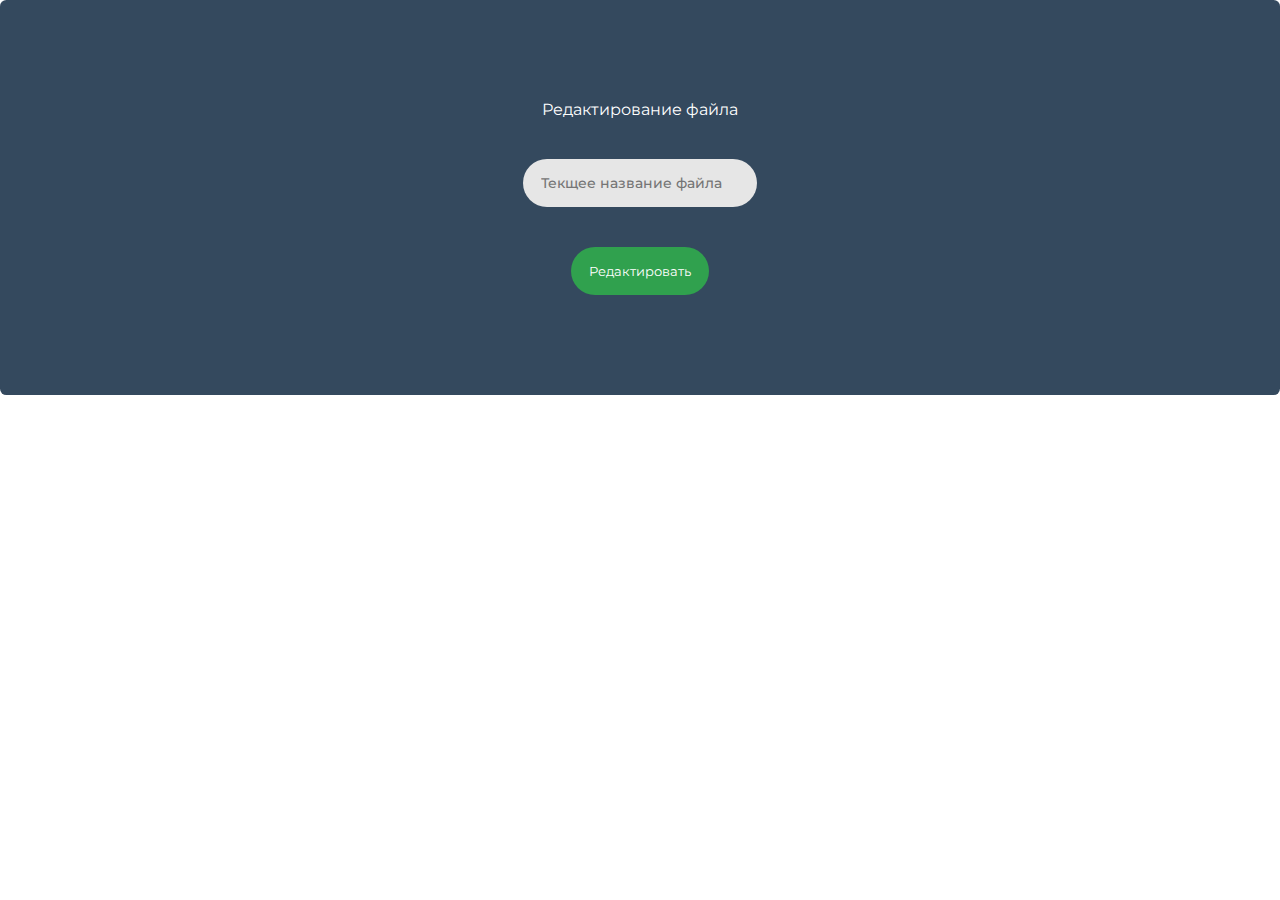
==== edit.html @ 361ef454 "merge w nikita" ====
<!DOCTYPE html>
<html lang="en">

<head>
  <meta charset="UTF-8">
  <meta http-equiv="X-UA-Compatible" content="IE=edge">
  <meta name="viewport" content="width=device-width, initial-scale=1.0">
  <title>Document</title>
  <link rel="stylesheet" href="style.css">
</head>

<body>
  <form class="edit">
    <label>Редактирование файла


    </label>
    <input type="text" placeholder="Текщее название файла">
    <button>Редактировать</button>
  </form>
</body>

</html>
---- style.css ----
@import url("https://fonts.googleapis.com/css2?family=Montserrat:wght@300;400;500;600;700&family=Nunito:wght@200;300;400;500;600;700;800&display=swap");

* {
  font-family: "Montserrat";
  margin: 0;
  padding: 0;
  text-decoration: none;
}

main {
  display: flex;
  justify-content: center;
  align-items: center;
  gap: 18px;
  height: 100vh;
  background: linear-gradient(45deg, rgba(71, 90, 198, 1) 0%, rgba(122, 89, 193, 1) 50%, rgba(186, 88, 191, 1) 100%);
}

a {
  color: #222;
}

hr {
  margin: 0 6px;
}

i {
  font-size: 18px;
}

.content {
  max-width: 85%;
  width: 860px;
  height: 580px;
  max-width: 90%;
  display: flex;
  align-items: center;
  justify-content: center;
  gap: 64px;
  background-color: white;
  border-radius: 16px;
}

.menu {
  text-align: center;
  border-radius: 9999px;
  background-color: white;
  display: flex;
  align-items: center;
  flex-direction: column;

  &:hover .menu-content {
    transition: max-height 1s;
    max-height: 600px;
  }
}

.menu-icon {
  margin: 24px;
}

.menu-content {
  list-style-type: none;
  overflow: hidden;
  max-height: 0px;
  display: flex;
  justify-content: center;
  flex-direction: column;
  gap: 6px;
  transition: max-height 0.6s;

  & li {
    transition: background 0.3s;
    cursor: pointer;
    padding: 0 6px;
    margin: 8px 0;
    font-weight: 600;
    transition: 0.4s;
    font-size: 10px;
  }

  & li:hover {
    background: linear-gradient(90deg, rgba(71, 90, 198, 1) 0%, rgba(122, 89, 193, 1) 50%, rgba(186, 88, 191, 1) 100%);
    -webkit-background-clip: text;
    -webkit-text-fill-color: transparent;
  }

  & li:last-child {
    margin-bottom: 24px;
  }
}

form {
  display: grid;
  gap: 16px;
  text-align: center;
}

input {
  outline: none;
  border: none;
  background-color: #e6e6e6;
  border-radius: 99999px;
  height: 48px;
  color: #666;
  font-size: 14px;
  font-weight: 500;
  padding: 0 18px;
}

button {
  /* background: linear-gradient(315deg, rgba(71, 90, 199, 1) 0%, rgba(117, 89, 195, 1) 50%, rgba(186, 88, 190, 1) 100%); */
  background-color: #30a14e;
  color: white;
  height: 48px;
  padding: 0 18px;
  border-radius: 99999px;
  border: none;
  cursor: pointer;
}

.icon-input {
  display: flex;
  align-items: center;
  position: relative;
  width: 100%;

  & i {
    position: absolute;
    left: 20px;
    z-index: 2;
  }

  & input {
    padding-left: 48px;
  }
}

.rwd-table {
  margin: 1em 0;
  min-width: 300px;
}

.rwd-table tr {
  border-top: 1px solid #ddd;
  border-bottom: 1px solid #ddd;
}

.rwd-table th {
  display: none;
}

.rwd-table td {
  display: block;
}

.rwd-table td:first-child {
  padding-top: .5em;
}

.rwd-table td:last-child {
  padding-bottom: .5em;
}

.rwd-table td:before {
  content: attr(data-th) ": ";
  font-weight: bold;
  width: 6.5em;
  display: inline-block;
}

@media (min-width: 480px) {
  .rwd-table td:before {
    display: none;
  }
}

.rwd-table th,
.rwd-table td {
  text-align: left;
}

@media (min-width: 480px) {

  .rwd-table th,
  .rwd-table td {
    display: table-cell;
    padding: .25em .5em;
  }

  .rwd-table th:first-child,
  .rwd-table td:first-child {
    padding-left: 0;
  }

  .rwd-table th:last-child,
  .rwd-table td:last-child {
    padding-right: 0;
  }
}

body {
  -webkit-font-smoothing: antialiased;
  text-rendering: optimizeLegibility;
  height: 100vh;
}

h1 {
  font-weight: normal;
  letter-spacing: -1px;
  color: #34495E;
}

.rwd-table,
.edit {
  background: #34495E;
  color: #fff;
  border-radius: .4em;
  overflow: hidden;
}

.edit {
  padding: 100px;
  gap: 40px;
  display: flex;
  align-items: center;
  flex-direction: column;
}

.rwd-table tr {
  border-color: #46637f;
}

.rwd-table th,
.rwd-table td {
  margin: .5em 1em;
}

@media (min-width: 480px) {

  .rwd-table th,
  .rwd-table td {
    padding: 1em !important;
  }
}

.rwd-table th,
.rwd-table td:before {
  color: #dd5;
}

/* @media (max-width: 960px) {
  main {
    flex-direction: column-reverse;
  }

  .menu, .menu-content {
    flex-direction: row;
  }
} */
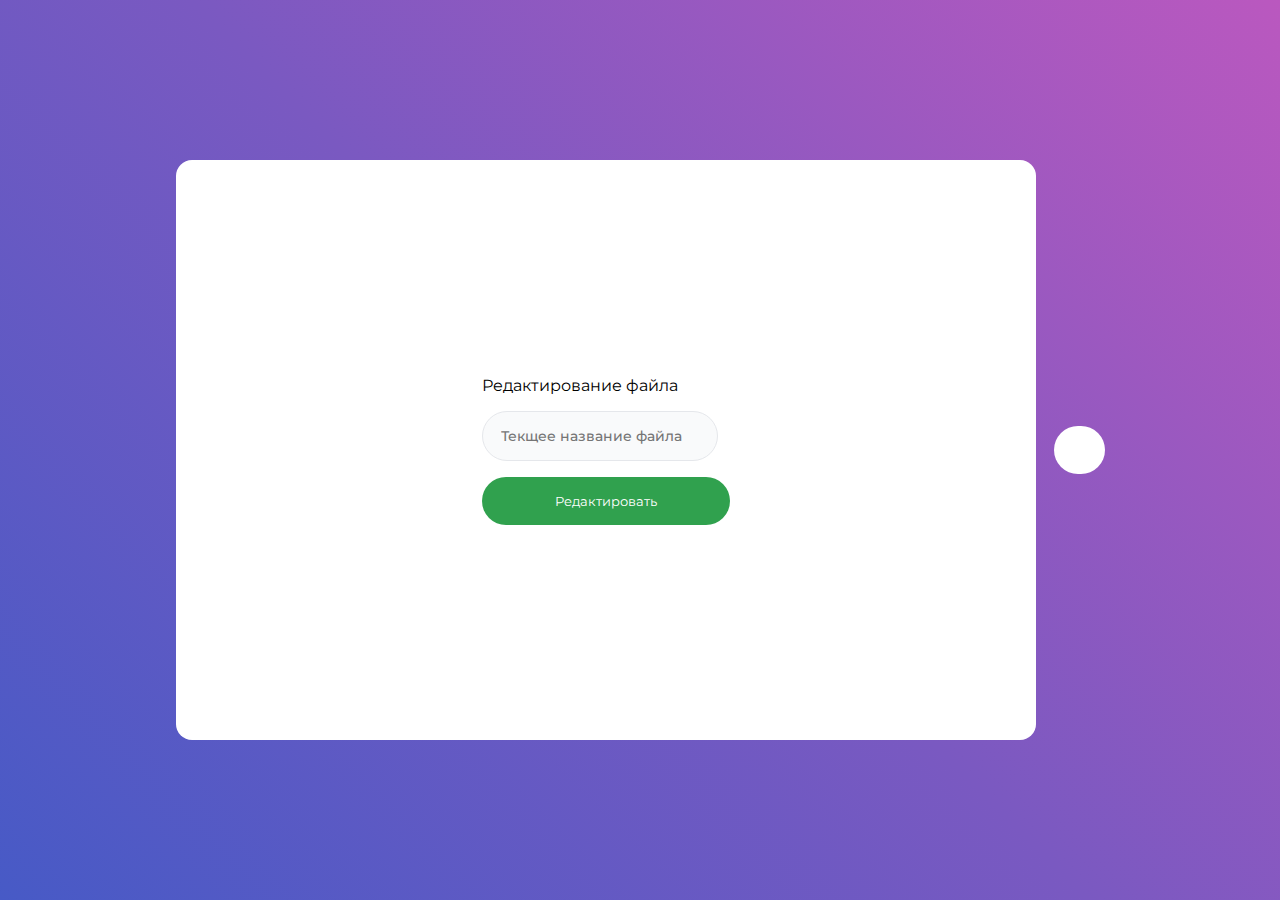
==== commit 0561985f: "!!!!!!1!!!!!" ====
--- a/edit.html
+++ b/edit.html
@@ -10,14 +10,63 @@
 </head>
 
 <body>
-  <form class="edit">
-    <label>Редактирование файла
+  <main>
+    <div class="content">
+      <form class="edit">
+        <label>Редактирование файла
 
 
-    </label>
-    <input type="text" placeholder="Текщее название файла">
-    <button>Редактировать</button>
-  </form>
+        </label>
+        <input type="text" placeholder="Текщее название файла">
+        <button>Редактировать</button>
+      </form>
+    </div>
+    <div class="menu">
+      <div class="menu-icon">
+        <i class="fa-solid fa-bars"></i>
+      </div>
+
+      <ul class="menu-content">
+        <li>
+          <a href="#">
+            <i class="fa-solid fa-arrow-right-to-bracket"></i>
+            <p>sign in</p>
+          </a>
+        </li>
+        <hr />
+        <li>
+          <a href="#">
+            <i class="fa-solid fa-arrow-right-to-bracket"></i>
+            <p>sign up</p>
+          </a>
+        </li>
+        <hr />
+
+        <li>
+          <a href="user-files.html">
+            <i class="fa-solid fa-house"></i>
+            <p>home</p>
+          </a>
+        </li>
+        <hr />
+
+        <li>
+          <a href="#">
+            <i class="fa-solid fa-cloud-arrow-up"></i>
+            <p>upload</p>
+          </a>
+        </li>
+        <hr />
+
+        <li>
+          <a href="#">
+            <i class="fa-solid fa-cloud"></i>
+            <p>access</p>
+          </a>
+        </li>
+      </ul>
+    </div>
+  </main>
 </body>
 
 </html>--- a/style.css
+++ b/style.css
@@ -29,9 +29,10 @@
 }
 
 .content {
-  max-width: 85%;
-  width: 860px;
-  height: 580px;
+  max-width: 80%;
+  width: 780px;
+  padding: 40px;
+  height: 500px;
   max-width: 90%;
   display: flex;
   align-items: center;
@@ -98,8 +99,8 @@
 
 input {
   outline: none;
-  border: none;
-  background-color: #e6e6e6;
+  border: 1px solid #e5e7eb;
+  background-color: #f9fafb;
   border-radius: 99999px;
   height: 48px;
   color: #666;
@@ -136,117 +137,58 @@
   }
 }
 
-.rwd-table {
-  margin: 1em 0;
-  min-width: 300px;
-}
-
-.rwd-table tr {
-  border-top: 1px solid #ddd;
-  border-bottom: 1px solid #ddd;
-}
-
-.rwd-table th {
-  display: none;
-}
-
-.rwd-table td {
-  display: block;
-}
-
-.rwd-table td:first-child {
-  padding-top: .5em;
-}
-
-.rwd-table td:last-child {
-  padding-bottom: .5em;
-}
-
-.rwd-table td:before {
-  content: attr(data-th) ": ";
-  font-weight: bold;
-  width: 6.5em;
-  display: inline-block;
-}
-
-@media (min-width: 480px) {
-  .rwd-table td:before {
-    display: none;
-  }
-}
-
-.rwd-table th,
-.rwd-table td {
-  text-align: left;
-}
-
-@media (min-width: 480px) {
-
-  .rwd-table th,
-  .rwd-table td {
-    display: table-cell;
-    padding: .25em .5em;
-  }
-
-  .rwd-table th:first-child,
-  .rwd-table td:first-child {
-    padding-left: 0;
-  }
-
-  .rwd-table th:last-child,
-  .rwd-table td:last-child {
-    padding-right: 0;
-  }
-}
-
 body {
   -webkit-font-smoothing: antialiased;
   text-rendering: optimizeLegibility;
   height: 100vh;
 }
 
-h1 {
-  font-weight: normal;
-  letter-spacing: -1px;
-  color: #34495E;
-}
-
-.rwd-table,
 .edit {
-  background: #34495E;
-  color: #fff;
-  border-radius: .4em;
-  overflow: hidden;
-}
-
-.edit {
-  padding: 100px;
-  gap: 40px;
-  display: flex;
-  align-items: center;
-  flex-direction: column;
-}
-
-.rwd-table tr {
-  border-color: #46637f;
-}
-
-.rwd-table th,
+  height: fit-content;
+  gap: 16px;
+  display: grid;
+  text-align: start;
+
+  & input {
+    margin-right: 12px
+  }
+
+  & h4 {
+    font-weight: 600;
+  }
+}
+
+.rwd-table {
+  width: 100%;
+  border-collapse: collapse;
+  position: relative;
+}
+
+thead {
+  position: sticky;
+  top: 0;
+}
+
+.table-container {
+  max-height: 430px;
+  overflow-x: auto;
+  width: 100%;
+}
+
+.rwd-table th {
+  color: #374151;
+  font-weight: 700;
+  border: 1px solid #e5e7eb;
+  border-width: 0 0 1px 0;
+  background: #f9fafb;
+  padding: 1rem 1rem;
+  text-align: start;
+}
+
 .rwd-table td {
-  margin: .5em 1em;
-}
-
-@media (min-width: 480px) {
-
-  .rwd-table th,
-  .rwd-table td {
-    padding: 1em !important;
-  }
-}
-
-.rwd-table th,
-.rwd-table td:before {
-  color: #dd5;
+  padding: 1rem 1rem;
+  border: 1px solid #e5e7eb;
+  border-width: 0 0 1px 0;
 }
 
 /* @media (max-width: 960px) {
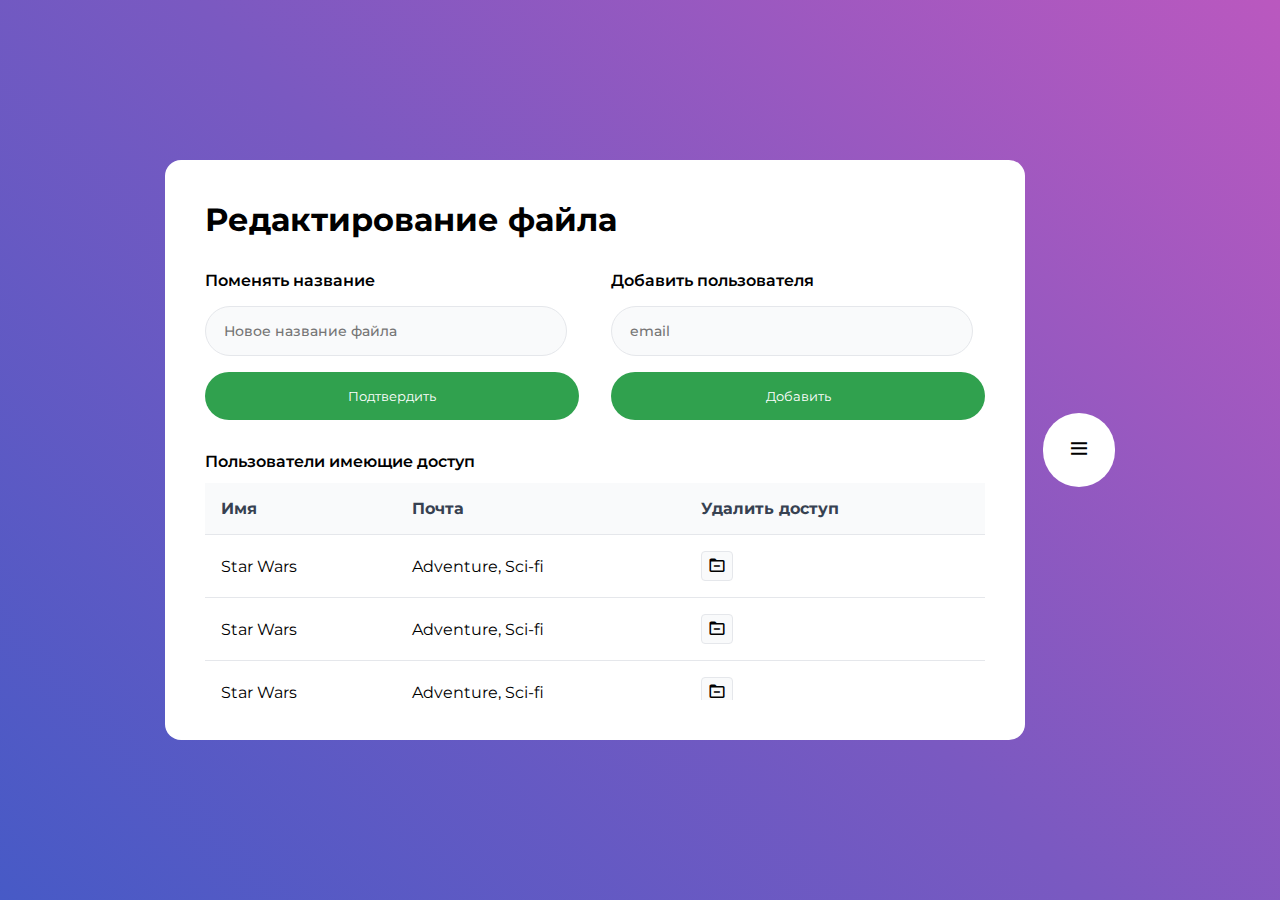
==== commit e2634fed: "i got a glock im my rary ()" ====
--- a/edit.html
+++ b/edit.html
@@ -2,71 +2,152 @@
 <html lang="en">
 
 <head>
-  <meta charset="UTF-8">
-  <meta http-equiv="X-UA-Compatible" content="IE=edge">
-  <meta name="viewport" content="width=device-width, initial-scale=1.0">
-  <title>Document</title>
-  <link rel="stylesheet" href="style.css">
+	<meta charset="UTF-8">
+	<meta http-equiv="X-UA-Compatible" content="IE=edge">
+	<meta name="viewport" content="width=device-width, initial-scale=1.0">
+	<title>Document</title>
+	<link rel="stylesheet" href="style.css">
+	<link href='https://unpkg.com/boxicons@2.1.4/css/boxicons.min.css' rel='stylesheet'>
+	<link href="https://cdnjs.cloudflare.com/ajax/libs/font-awesome/6.5.1/css/all.min.css" rel="stylesheet" />
+
 </head>
 
 <body>
-  <main>
-    <div class="content">
-      <form class="edit">
-        <label>Редактирование файла
+	<div class="content" style="flex-direction: column; align-items: flex-start; gap: 32px; justify-content: start;">
+		<h1>Редактирование файла </h1>
+		<div class="forms">
+			<form class="edit">
+				<h4>Поменять название</h4>
+				<input type="text" placeholder="Новое название файла">
+				<button>Подтвердить</button>
+			</form>
+			<form class="edit">
+				<h4>Добавить пользователя</h4>
+				<input type="email" placeholder="email">
+				<button>Добавить</button>
+			</form>
+		</div>
+		<div class="table-container">
+			<h4 style="margin-bottom: 12px">Пользователи имеющие доступ</h4>
+			<table class="rwd-table">
+				<thead>
+					<tr>
+						<th>Имя</th>
+						<th>Почта</th>
+						<th>Удалить доступ</th>
+					</tr>
+				</thead>
+				<tbody>
+					<tr>
+						<td>Star Wars</td>
+						<td>Adventure, Sci-fi</td=>
+						<td>
+							<button class="icon-button">
+								<i class='bx bx-folder-minus'></i>
+							</button>
+						</td>
+					</tr>
+					<tr>
+						<td>Star Wars</td>
+						<td>Adventure, Sci-fi</td=>
+						<td>
+							<button class="icon-button">
+								<i class='bx bx-folder-minus'></i>
+							</button>
+						</td>
+					</tr>
+					<tr>
+						<td>Star Wars</td>
+						<td>Adventure, Sci-fi</td=>
+						<td>
+							<button class="icon-button">
+								<i class='bx bx-folder-minus'></i>
+							</button>
+						</td>
+					</tr>
+					<tr>
+						<td>Star Wars</td>
+						<td>Adventure, Sci-fi</td=>
+						<td>
+							<button class="icon-button">
+								<i class='bx bx-folder-minus'></i>
+							</button>
+						</td>
+					</tr>
+					<tr>
+						<td>Star Wars</td>
+						<td>Adventure, Sci-fi</td=>
+						<td>
+							<button class="icon-button">
+								<i class='bx bx-folder-minus'></i>
+							</button>
+						</td>
+					</tr>
+					<tr>
+						<td>Star Wars</td>
+						<td>Adventure, Sci-fi</td=>
+						<td>
+							<button class="icon-button">
+								<i class='bx bx-folder-minus'></i>
+							</button>
+						</td>
+					</tr>
+					<tr>
+						<td>Star Wars</td>
+						<td>Adventure, Sci-fi</td=>
+						<td>
+							<button class="icon-button">
+								<i class='bx bx-folder-minus'></i>
+							</button>
+						</td>
+					</tr>
+				</tbody>
+			</table>
+		</div>
+	</div>
+	<div class="menu">
+		<div class="menu-icon">
+			<i class='bx bx-menu'></i>
+		</div>
 
+		<ul class="menu-content">
+			<li>
+				<a href="files.html">
+					<i class='bx bx-home-alt-2'></i>
+					<p>available files</p>
+				</a>
+			</li>
+			<hr />
+			<li>
+				<a href="user-files.html">
+					<i class='bx bx-cloud'></i>
+					<p>files list</p>
+				</a>
+			</li>
+			<hr />
+			<li>
+				<a href="upload.html">
+					<i class='bx bx-cloud-upload'></i>
+					<p>upload</p>
+				</a>
+			</li>
+			<hr />
+			<li>
+				<a href="sign-in.html">
+					<i class='bx bx-log-in'></i>
+					<p>sign in</p>
+				</a>
+			</li>
+			<hr />
+			<li>
+				<a href="sign-up.html">
+					<i class='bx bx-log-in'></i>
+					<p>sign up</p>
+				</a>
+			</li>
+		</ul>
+	</div>
 
-        </label>
-        <input type="text" placeholder="Текщее название файла">
-        <button>Редактировать</button>
-      </form>
-    </div>
-    <div class="menu">
-      <div class="menu-icon">
-        <i class="fa-solid fa-bars"></i>
-      </div>
-
-      <ul class="menu-content">
-        <li>
-          <a href="#">
-            <i class="fa-solid fa-arrow-right-to-bracket"></i>
-            <p>sign in</p>
-          </a>
-        </li>
-        <hr />
-        <li>
-          <a href="#">
-            <i class="fa-solid fa-arrow-right-to-bracket"></i>
-            <p>sign up</p>
-          </a>
-        </li>
-        <hr />
-
-        <li>
-          <a href="user-files.html">
-            <i class="fa-solid fa-house"></i>
-            <p>home</p>
-          </a>
-        </li>
-        <hr />
-
-        <li>
-          <a href="#">
-            <i class="fa-solid fa-cloud-arrow-up"></i>
-            <p>upload</p>
-          </a>
-        </li>
-        <hr />
-
-        <li>
-          <a href="#">
-            <i class="fa-solid fa-cloud"></i>
-            <p>access</p>
-          </a>
-        </li>
-      </ul>
-    </div>
-  </main>
 </body>
 
-</html>+</html>
--- a/style.css
+++ b/style.css
@@ -7,88 +7,15 @@
   text-decoration: none;
 }
 
-main {
+body {
+  -webkit-font-smoothing: antialiased;
+  text-rendering: optimizeLegibility;
   display: flex;
   justify-content: center;
   align-items: center;
   gap: 18px;
   height: 100vh;
   background: linear-gradient(45deg, rgba(71, 90, 198, 1) 0%, rgba(122, 89, 193, 1) 50%, rgba(186, 88, 191, 1) 100%);
-}
-
-a {
-  color: #222;
-}
-
-hr {
-  margin: 0 6px;
-}
-
-i {
-  font-size: 18px;
-}
-
-.content {
-  max-width: 80%;
-  width: 780px;
-  padding: 40px;
-  height: 500px;
-  max-width: 90%;
-  display: flex;
-  align-items: center;
-  justify-content: center;
-  gap: 64px;
-  background-color: white;
-  border-radius: 16px;
-}
-
-.menu {
-  text-align: center;
-  border-radius: 9999px;
-  background-color: white;
-  display: flex;
-  align-items: center;
-  flex-direction: column;
-
-  &:hover .menu-content {
-    transition: max-height 1s;
-    max-height: 600px;
-  }
-}
-
-.menu-icon {
-  margin: 24px;
-}
-
-.menu-content {
-  list-style-type: none;
-  overflow: hidden;
-  max-height: 0px;
-  display: flex;
-  justify-content: center;
-  flex-direction: column;
-  gap: 6px;
-  transition: max-height 0.6s;
-
-  & li {
-    transition: background 0.3s;
-    cursor: pointer;
-    padding: 0 6px;
-    margin: 8px 0;
-    font-weight: 600;
-    transition: 0.4s;
-    font-size: 10px;
-  }
-
-  & li:hover {
-    background: linear-gradient(90deg, rgba(71, 90, 198, 1) 0%, rgba(122, 89, 193, 1) 50%, rgba(186, 88, 191, 1) 100%);
-    -webkit-background-clip: text;
-    -webkit-text-fill-color: transparent;
-  }
-
-  & li:last-child {
-    margin-bottom: 24px;
-  }
 }
 
 form {
@@ -118,6 +45,123 @@
   border-radius: 99999px;
   border: none;
   cursor: pointer;
+
+  &:hover {
+    background-color: #2f7843;
+  }
+}
+
+a {
+  color: #222;
+}
+
+hr {
+  margin: 0 6px;
+}
+
+i {
+  font-size: 18px;
+}
+
+h4 {
+  font-weight: 600;
+}
+
+thead {
+  position: sticky;
+  top: 0;
+}
+
+button.icon-button {
+  border: 1px solid #e5e7eb;
+  color: black;
+  height: fit-content;
+  padding: 4px 6px;
+  border-radius: 4px;
+  background-color: #f9fafb;
+  cursor: pointer;
+
+  &:hover {
+    background-color: #f2f3f4;
+  }
+}
+
+div.simple-content {
+  flex-direction: column;
+  justify-content: start;
+  align-items: start;
+  gap: 32px;
+
+  & .table-container {
+    max-height: 630px
+  }
+}
+
+.content {
+  max-width: 75%;
+  width: 780px;
+  padding: 40px;
+  height: 500px;
+  display: flex;
+  align-items: center;
+  justify-content: center;
+  gap: 64px;
+  background-color: white;
+  border-radius: 16px;
+}
+
+.menu {
+  text-align: center;
+  border-radius: 9999px;
+  background-color: white;
+  display: flex;
+  align-items: center;
+  flex-direction: column;
+
+  & i {
+    font-size: 24px;
+  }
+
+  &:hover .menu-content {
+    transition: max-height 1s;
+    max-height: 600px;
+  }
+}
+
+.menu-icon {
+  margin: 24px;
+}
+
+.menu-content {
+  list-style-type: none;
+  overflow: hidden;
+  max-height: 0px;
+  display: flex;
+  justify-content: center;
+  flex-direction: column;
+  gap: 6px;
+  transition: max-height 0.6s;
+
+  & li {
+    transition: background 0.3s;
+    cursor: pointer;
+    padding: 0 6px;
+    margin: 8px 0;
+    font-weight: 600;
+    transition: 0.4s;
+    font-size: 10px;
+    max-width: 50px;
+  }
+
+  & li:hover {
+    background: linear-gradient(90deg, rgba(71, 90, 198, 1) 0%, rgba(122, 89, 193, 1) 50%, rgba(186, 88, 191, 1) 100%);
+    -webkit-background-clip: text;
+    -webkit-text-fill-color: transparent;
+  }
+
+  & li:last-child {
+    margin-bottom: 24px;
+  }
 }
 
 .icon-input {
@@ -135,12 +179,6 @@
   & input {
     padding-left: 48px;
   }
-}
-
-body {
-  -webkit-font-smoothing: antialiased;
-  text-rendering: optimizeLegibility;
-  height: 100vh;
 }
 
 .edit {
@@ -152,21 +190,28 @@
   & input {
     margin-right: 12px
   }
-
-  & h4 {
-    font-weight: 600;
-  }
+}
+
+.forms {
+  width: 100%;
+  display: flex;
+  justify-content: space-between;
+  gap: 32px;
+
+  & form {
+    width: 100%;
+  }
+}
+
+.buttons {
+  display: flex;
+  gap: 8px;
 }
 
 .rwd-table {
   width: 100%;
   border-collapse: collapse;
   position: relative;
-}
-
-thead {
-  position: sticky;
-  top: 0;
 }
 
 .table-container {
@@ -191,6 +236,32 @@
   border-width: 0 0 1px 0;
 }
 
+.upload {
+  display: flex;
+  justify-content: center;
+  align-items: center;
+  flex-direction: column;
+  padding: 100px 60px;
+  border-radius: 16px;
+  border: 2px dashed rgba(122, 89, 193, 1);
+  opacity: 0.6;
+  transition: .3s;
+  cursor: pointer;
+
+  &:hover {
+    opacity: 1;
+  }
+
+  & i {
+    font-size: 42px;
+  }
+
+  & span {
+    font-weight: 500;
+    opacity: 0.6;
+  }
+}
+
 /* @media (max-width: 960px) {
   main {
     flex-direction: column-reverse;
